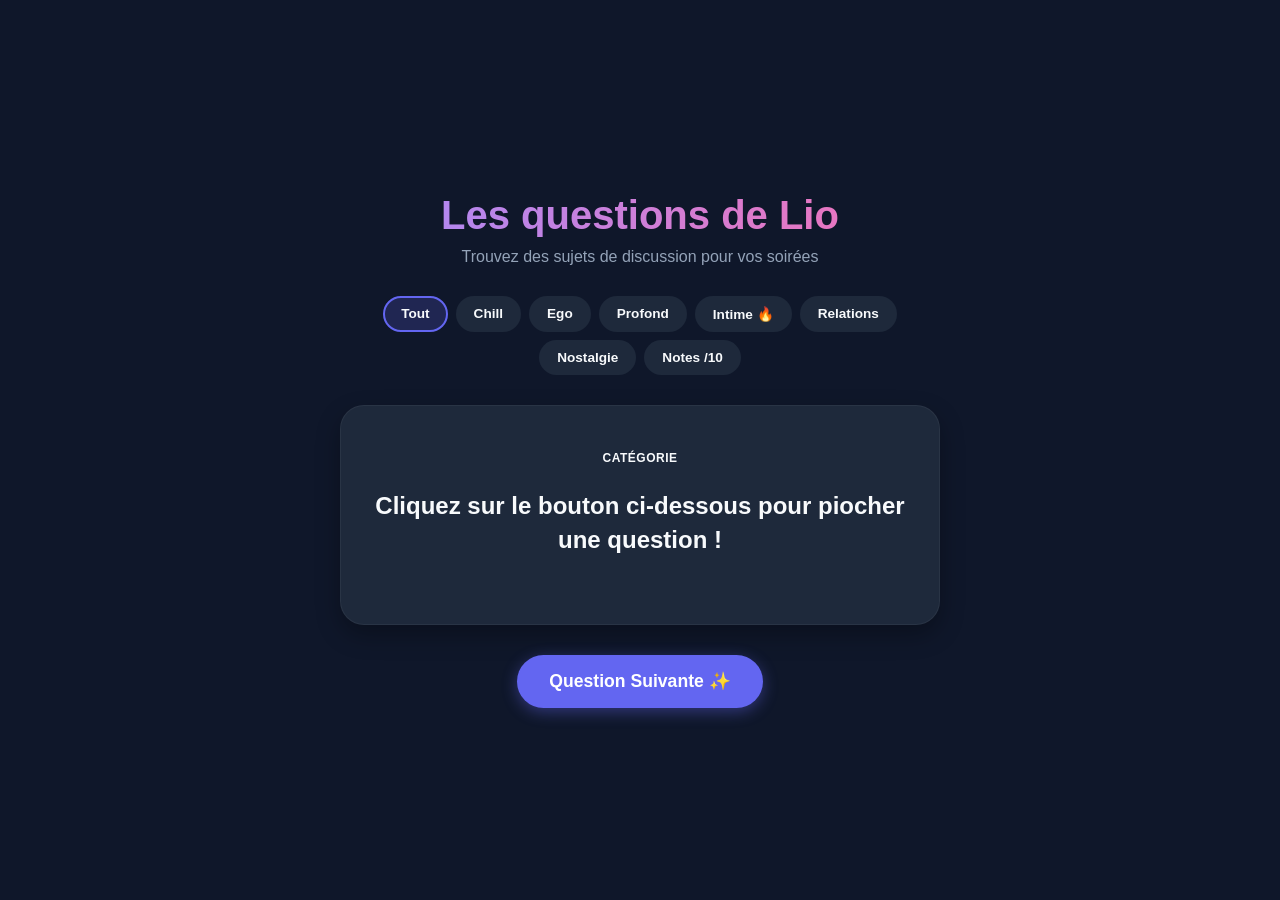
==== index.html @ 2e0f9c9a "update" ====
<!DOCTYPE html>
<html lang="fr">
<head>
    <meta charset="UTF-8">
    <meta name="viewport" content="width=device-width, initial-scale=1.0">
    <link rel="icon" href="icon.png">
    <title>Les questions de Lio</title>
    <meta name="description" content="Né grâce à notre cher lionel, découvrez des centaines de questions amusantes, profondes et originales pour animer vos soirées entre amis, en couple ou en famille.">
    <link rel="canonical" href="https://lio.metrow.fr/">
    <script type="application/ld+json">
    {
        "@context":"https://schema.org",
        "@type":"WebSite",
        "name":"Les Questions de Lio",
        "url":"https://lio.metrow.fr",
        "description":"Générateur de questions pour soirées et discussions."
    }
    </script>
    <style>
        :root {
            --bg-dark: #0f172a;
            --card-bg: #1e293b;
            --text-main: #f8fafc;
            --text-muted: #94a3b8;
            --accent: #6366f1;
            --accent-hover: #4f46e5;
            
            /* Catégories couleurs */
            --cat-chill: #3b82f6;
            --cat-ego: #ec4899;
            --cat-profond: #8b5cf6;
            --cat-romance: #ef4444;
            --cat-relations: #10b981;
            --cat-enfance: #f59e0b;
            --cat-notes: #06b6d4;
        }

        * {
            box-sizing: border-box;
            margin: 0;
            padding: 0;
            font-family: 'Segoe UI', Tahoma, Geneva, Verdana, sans-serif;
        }

        body {
            background-color: var(--bg-dark);
            color: var(--text-main);
            min-height: 100vh;
            display: flex;
            flex-direction: column;
            align-items: center;
            justify-content: center;
            padding: 20px;
        }

        .container {
            width: 100%;
            max-width: 600px;
            text-align: center;
        }

        h1 {
            font-size: 2.5rem;
            margin-bottom: 10px;
            background: linear-gradient(to right, #a78bfa, #f472b6);
            -webkit-background-clip: text;
            -webkit-text-fill-color: transparent;
            font-weight: 800;
        }

        .subtitle {
            color: var(--text-muted);
            margin-bottom: 30px;
            font-size: 1rem;
        }

        /* Filtrage */
        .filters {
            display: flex;
            flex-wrap: wrap;
            justify-content: center;
            gap: 8px;
            margin-bottom: 30px;
        }

        .filter-btn {
            background-color: var(--card-bg);
            color: var(--text-main);
            border: 2px solid transparent;
            padding: 8px 16px;
            border-radius: 20px;
            cursor: pointer;
            font-size: 0.85rem;
            font-weight: 600;
            transition: all 0.2s ease;
        }

        .filter-btn.active {
            border-color: var(--accent);
            background-color: rgba(99, 102, 241, 0.2);
        }

        /* Boîte de texte simplifiée */
        .display-box {
            width: 100%;
            min-height: 220px;
            background-color: var(--card-bg);
            border-radius: 24px;
            display: flex;
            flex-direction: column;
            align-items: center;
            justify-content: center;
            padding: 30px;
            margin-bottom: 30px;
            box-shadow: 0 10px 25px rgba(0, 0, 0, 0.3);
            border: 1px solid rgba(255, 255, 255, 0.05);
            transition: transform 0.1s ease, box-shadow 0.1s ease;
        }

        .display-box.pop {
            transform: scale(1.02);
            box-shadow: 0 15px 30px rgba(99, 102, 241, 0.2);
        }

        .badge {
            display: inline-block;
            padding: 4px 12px;
            border-radius: 12px;
            font-size: 0.75rem;
            font-weight: 700;
            text-transform: uppercase;
            letter-spacing: 0.5px;
            margin-bottom: 20px;
        }

        .question-text {
            font-size: 1.5rem;
            font-weight: 600;
            line-height: 1.4;
            margin-bottom: 25px;
            word-wrap: break-word;
            max-width: 100%;
        }

        .vibe-text {
            font-size: 0.85rem;
            color: var(--text-muted);
            font-style: italic;
        }

        /* Bouton d'action */
        .action-btn {
            background-color: var(--accent);
            color: white;
            border: none;
            padding: 16px 32px;
            font-size: 1.1rem;
            font-weight: 700;
            border-radius: 50px;
            cursor: pointer;
            box-shadow: 0 4px 15px rgba(99, 102, 241, 0.4);
            transition: all 0.2s ease;
        }

        .action-btn:hover {
            background-color: var(--accent-hover);
            transform: translateY(-2px);
        }

        .action-btn:active {
            transform: translateY(0);
        }

        .hidden {
            display: none;
        }

        /* Couleurs dynamiques selon les catégories */
        .cat-chill { background-color: rgba(59, 130, 246, 0.2); color: #93c5fd; border: 1px solid var(--cat-chill); }
        .cat-ego { background-color: rgba(236, 72, 153, 0.2); color: #fbcfe8; border: 1px solid var(--cat-ego); }
        .cat-profond { background-color: rgba(139, 92, 246, 0.2); color: #ddd6fe; border: 1px solid var(--cat-profond); }
        .cat-romance { background-color: rgba(239, 68, 68, 0.2); color: #fca5a5; border: 1px solid var(--cat-romance); }
        .cat-relations { background-color: rgba(16, 185, 129, 0.2); color: #a7f3d0; border: 1px solid var(--cat-relations); }
        .cat-enfance { background-color: rgba(245, 158, 123, 0.2); color: #fde68a; border: 1px solid var(--cat-enfance); }
        .cat-notes { background-color: rgba(6, 182, 212, 0.2); color: #cffafe; border: 1px solid var(--cat-notes); }
    </style>
</head>
<body>

    <div class="container">
        <h1>Les questions de Lio</h1>
        <p class="subtitle">Trouvez des sujets de discussion pour vos soirées</p>

        <!-- Filtres par catégories -->
        <div class="filters">
            <button class="filter-btn active" onclick="setCategory('all')">Tout</button>
            <button class="filter-btn" onclick="setCategory('chill_et_loisirs')">Chill</button>
            <button class="filter-btn" onclick="setCategory('ego_et_personnalite')">Ego</button>
            <button class="filter-btn" onclick="setCategory('profond_et_philosophique')">Profond</button>
            <button class="filter-btn" onclick="setCategory('romance_et_sexe')">Intime 🔥</button>
            <button class="filter-btn" onclick="setCategory('relations_et_groupe')">Relations</button>
            <button class="filter-btn" onclick="setCategory('enfance_et_passé')">Nostalgie</button>
            <button class="filter-btn" onclick="setCategory('notes_sur_10_et_echelles')">Notes /10</button>
        </div>

        <!-- Zone d'affichage simplifiée (sans flip 3D) -->
        <div class="display-box" id="displayBox">
            <span class="badge hidden" id="badge">Catégorie</span>
            <div class="question-text" id="questionText">Cliquez sur le bouton ci-dessous pour piocher une question !</div>
            <div class="vibe-text" id="vibeText"></div>
        </div>

        <!-- Bouton d'action -->
        <button class="action-btn" onclick="drawQuestion()">Question Suivante ✨</button>
    </div>

    <script>
        let questions = [];
        let currentCategory = 'all';

        badge.classList.remove("hidden");

        // Chargement du fichier JSON
        fetch('questions.json')
            .then(response => response.json())
            .then(data => {
                questions = data;
            })
            .catch(err => {
                console.error("Erreur de chargement du JSON, utilisation du backup.");
            });

        function setCategory(cat) {
            currentCategory = cat;
            
            const buttons = document.querySelectorAll('.filter-btn');
            buttons.forEach(btn => btn.classList.remove('active'));
            event.target.classList.add('active');
        }

        function drawQuestion() {
            const box = document.getElementById('displayBox');
            
            // Filtrage
            const filtered = currentCategory === 'all' 
                ? questions 
                : questions.filter(q => q.categorie_code === currentCategory);

            if (filtered.length === 0) {
                alert("Aucune question trouvée pour cette catégorie.");
                return;
            }

            // Sélection aléatoire
            const randomIndex = Math.floor(Math.random() * filtered.length);
            const selectedQuestion = filtered[randomIndex];

            // Changement direct du texte avec un petit effet de rebond discret (pop)
            box.classList.add('pop');
            
            const badge = document.getElementById('badge');
            const qText = document.getElementById('questionText');
            const vText = document.getElementById('vibeText');

            badge.style.display = "inline-block";
            qText.innerText = selectedQuestion.texte;
            badge.innerText = selectedQuestion.categorie_nom;
            vText.innerText = "⚡ " + selectedQuestion.vibe;

            // Update couleur du badge
            badge.className = "badge";
            badge.classList.add('cat-' + selectedQuestion.categorie_code.split('_')[0]);

            // Retire l'effet de pop juste après l'animation
            setTimeout(() => {
                box.classList.remove('pop');
            }, 100);
        }
    </script>

    <script defer src="/_vercel/insights/script.js"></script>
    
    <script defer src="/_vercel/speed-insights/script.js"></script>
</body>
</html>
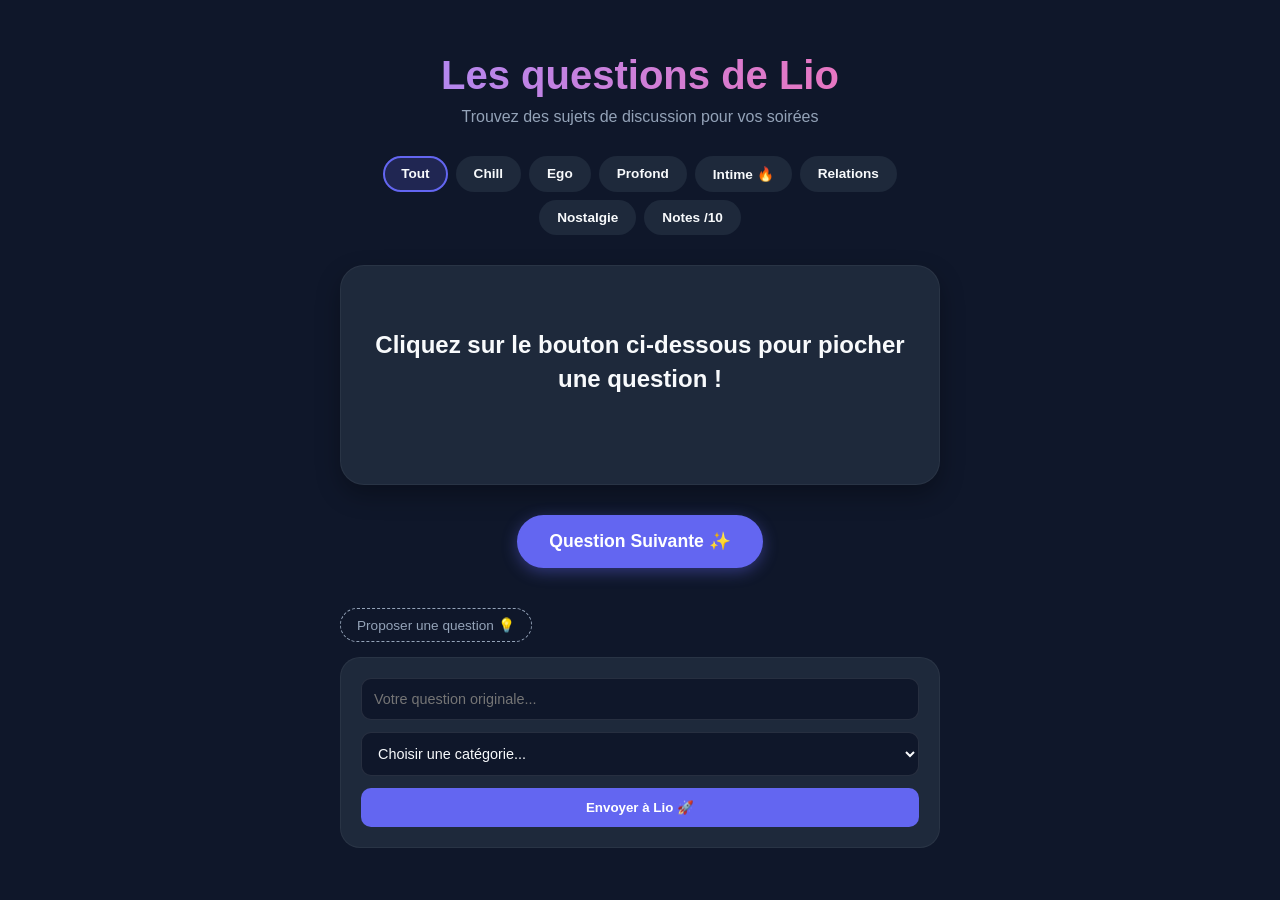
==== commit efec67b1: "Add submission" ====
--- a/index.html
+++ b/index.html
@@ -175,6 +175,69 @@
             display: none;
         }
 
+        /* Style pour la zone de suggestion */
+        .suggestion-container {
+            margin-top: 40px;
+            width: 100%;
+            max-width: 600px;
+        }
+
+        .suggest-toggle-btn {
+            background: transparent;
+            color: var(--text-muted);
+            border: 1px dashed var(--text-muted);
+            padding: 8px 16px;
+            border-radius: 20px;
+            cursor: pointer;
+            font-size: 0.85rem;
+            transition: all 0.2s ease;
+        }
+
+        .suggest-toggle-btn:hover {
+            color: var(--accent);
+            border-color: var(--accent);
+        }
+
+        .suggestion-form {
+            background-color: var(--card-bg);
+            border-radius: 20px;
+            padding: 20px;
+            margin-top: 15px;
+            border: 1px solid rgba(255, 255, 255, 0.05);
+            display: flex;
+            flex-direction: column;
+            gap: 12px;
+        }
+
+        .suggestion-form input, .suggestion-form select {
+            background: var(--bg-dark);
+            border: 1px solid rgba(255, 255, 255, 0.1);
+            color: var(--text-main);
+            padding: 12px;
+            border-radius: 10px;
+            font-size: 0.9rem;
+            outline: none;
+        }
+
+        .suggestion-form input:focus, .suggestion-form select:focus {
+            border-color: var(--accent);
+        }
+
+        .suggestion-form .submit-btn {
+            background-color: var(--accent);
+            color: white;
+            border: none;
+            padding: 12px;
+            border-radius: 10px;
+            font-weight: 600;
+            cursor: pointer;
+            transition: background 0.2s;
+        }
+
+        .suggestion-form .submit-btn:hover {
+            background-color: var(--accent-hover);
+        }
+
         /* Couleurs dynamiques selon les catégories */
         .cat-chill { background-color: rgba(59, 130, 246, 0.2); color: #93c5fd; border: 1px solid var(--cat-chill); }
         .cat-ego { background-color: rgba(236, 72, 153, 0.2); color: #fbcfe8; border: 1px solid var(--cat-ego); }
@@ -214,20 +277,47 @@
         <button class="action-btn" onclick="drawQuestion()">Question Suivante ✨</button>
     </div>
 
+    <div class="suggestion-container">
+        <button class="suggest-toggle-btn" id="toggleFormBtn" onclick="toggleSuggestionForm()">Proposer une question 💡</button>
+        
+        <form id="suggestionForm" class="suggestion-form hidden" onsubmit="handleFormSubmit(event)">
+            <input type="text" id="suggestInput" placeholder="Votre question originale..." required>
+            
+            <select id="suggestCategory" required>
+                <option value="" disabled selected>Choisir une catégorie...</option>
+                <option value="chill_et_loisirs">Chill</option>
+                <option value="ego_et_personnalite">Ego</option>
+                <option value="profond_et_philosophique">Profond</option>
+                <option value="romance_et_sexe">Intime 🔥</option>
+                <option value="relations_et_groupe">Relations</option>
+                <option value="enfance_et_passé">Nostalgie</option>
+                <option value="notes_sur_10_et_echelles">Notes /10</option>
+            </select>
+            
+            <button type="submit" class="submit-btn">Envoyer à Lio 🚀</button>
+        </form>
+    </div>
+
     <script>
         let questions = [];
         let currentCategory = 'all';
-
-        badge.classList.remove("hidden");
+        // Objet pour stocker les questions déjà posées par catégorie
+        let history = { 'all': [] }; 
 
         // Chargement du fichier JSON
         fetch('questions.json')
             .then(response => response.json())
             .then(data => {
                 questions = data;
+                // Initialise l'historique pour chaque catégorie unique présente dans le JSON
+                questions.forEach(q => {
+                    if (!history[q.categorie_code]) {
+                        history[q.categorie_code] = [];
+                    }
+                });
             })
             .catch(err => {
-                console.error("Erreur de chargement du JSON, utilisation du backup.");
+                console.error("Erreur de chargement du JSON.");
             });
 
         function setCategory(cat) {
@@ -235,14 +325,20 @@
             
             const buttons = document.querySelectorAll('.filter-btn');
             buttons.forEach(btn => btn.classList.remove('active'));
-            event.target.classList.add('active');
+            
+            // Correction pour s'assurer que event.target fonctionne bien
+            if (window.event && window.event.target) {
+                window.event.target.classList.add('active');
+            } else if (event && event.target) {
+                event.target.classList.add('active');
+            }
         }
 
         function drawQuestion() {
             const box = document.getElementById('displayBox');
             
-            // Filtrage
-            const filtered = currentCategory === 'all' 
+            // 1. Filtrage initial de la catégorie
+            let filtered = currentCategory === 'all' 
                 ? questions 
                 : questions.filter(q => q.categorie_code === currentCategory);
 
@@ -251,11 +347,24 @@
                 return;
             }
 
-            // Sélection aléatoire
-            const randomIndex = Math.floor(Math.random() * filtered.length);
-            const selectedQuestion = filtered[randomIndex];
-
-            // Changement direct du texte avec un petit effet de rebond discret (pop)
+            // 2. Exclure les questions déjà posées dans cette catégorie
+            let availableQuestions = filtered.filter(q => !history[currentCategory].includes(q.texte));
+
+            // 3. Si toutes les questions ont été vues, on réinitialise l'historique de cette catégorie
+            if (availableQuestions.length === 0) {
+                history[currentCategory] = [];
+                availableQuestions = filtered; // On recharge la liste complète
+                console.log(`Historique réinitialisé pour la catégorie : ${currentCategory}`);
+            }
+
+            // 4. Sélection aléatoire parmi les questions restantes (sans doublons possibles)
+            const randomIndex = Math.floor(Math.random() * availableQuestions.length);
+            const selectedQuestion = availableQuestions[randomIndex];
+
+            // 5. Ajouter la question à l'historique pour ne plus la revoir
+            history[currentCategory].push(selectedQuestion.texte);
+
+            // --- Affichage et animations ---
             box.classList.add('pop');
             
             const badge = document.getElementById('badge');
@@ -265,7 +374,7 @@
             badge.style.display = "inline-block";
             qText.innerText = selectedQuestion.texte;
             badge.innerText = selectedQuestion.categorie_nom;
-            vText.innerText = "⚡ " + selectedQuestion.vibe;
+            vText.innerText = selectedQuestion.vibe ? "⚡ " + selectedQuestion.vibe : "";
 
             // Update couleur du badge
             badge.className = "badge";
@@ -275,6 +384,52 @@
             setTimeout(() => {
                 box.classList.remove('pop');
             }, 100);
+        }
+
+        // Fonction pour afficher/masquer le formulaire
+        function toggleSuggestionForm() {
+            const form = document.getElementById('suggestionForm');
+            const btn = document.getElementById('toggleFormBtn');
+            
+            if (form.classList.contains('hidden')) {
+                form.classList.remove('hidden');
+                btn.innerText = "Fermer le formulaire ❌";
+            } else {
+                form.classList.add('hidden');
+                btn.innerText = "Proposer une question 💡";
+            }
+        }
+
+        // Fonction qui intercepte la soumission du formulaire HTML
+        function handleFormSubmit(event) {
+            event.preventDefault(); // Empêche la page de se recharger
+            
+            const texteQuestion = document.getElementById('suggestInput').value;
+            const categorie = document.getElementById('suggestCategory').value;
+            
+            // Appel de ta fonction Discord
+            envoyerADiscord(texteQuestion, categorie);
+        }
+
+        // Ta fonction Discord adaptée (Remplace bien l'URL par ton Webhook)
+        function envoyerADiscord(texteQuestion, categorie) {
+            // On appelle notre propre API Vercel à la place de Discord directement
+            fetch('/api/submit-question', {
+                method: 'POST',
+                headers: { 'Content-Type': 'application/json' },
+                body: JSON.stringify({ texteQuestion, categorie })
+            })
+            .then(response => {
+                if (!response.ok) throw new Error();
+                
+                alert("Merci ! Ta question a bien été envoyée à Lio.");
+                document.getElementById('suggestionForm').reset();
+                toggleSuggestionForm();
+            })
+            .catch((err) => {
+                console.error(err);
+                alert("Erreur lors de l'envoi. Réessaye plus tard !");
+            });
         }
     </script>
 
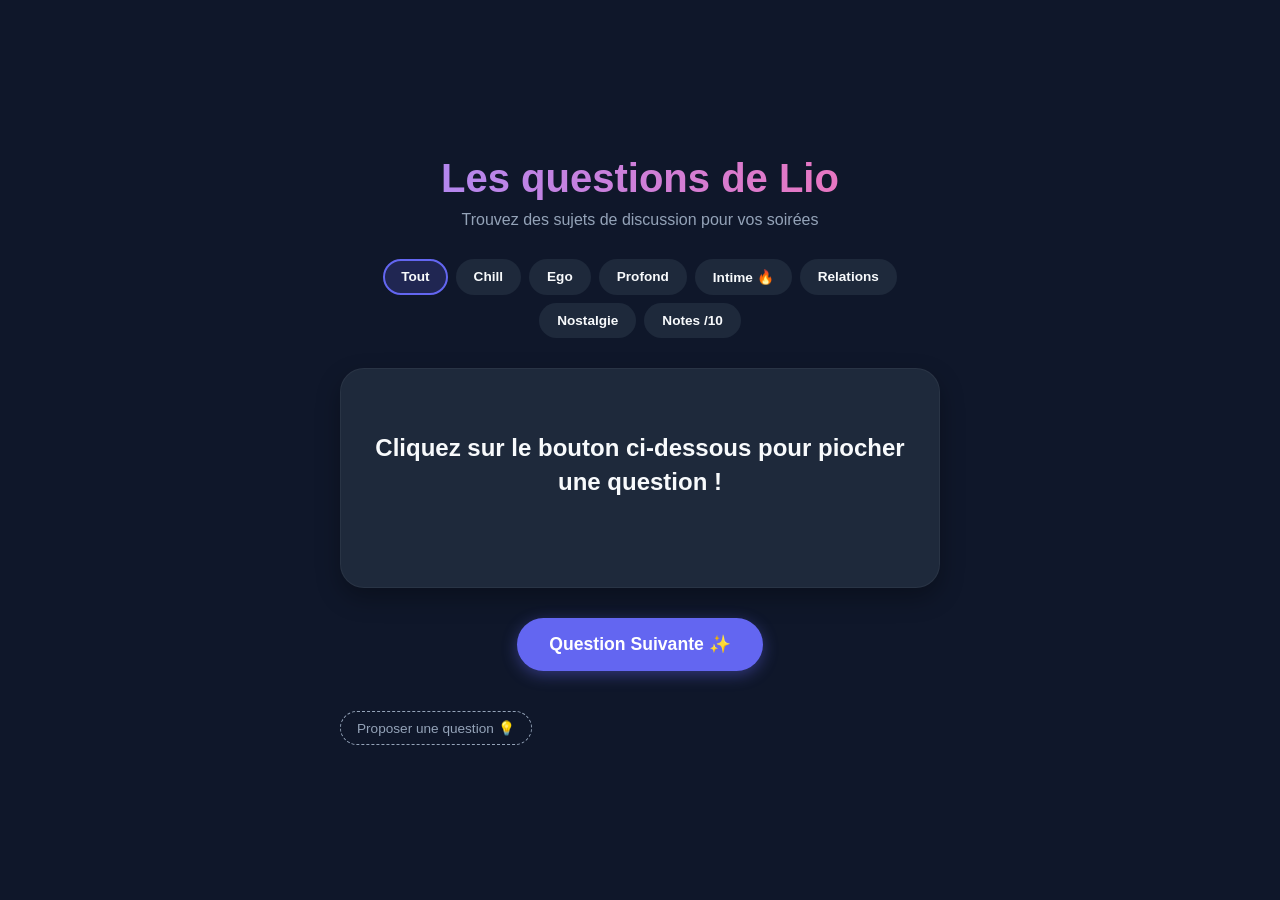
==== commit 8ebfa358: "Update file archi and minor updates" ====
--- a/index.html
+++ b/index.html
@@ -16,237 +16,8 @@
         "description":"Générateur de questions pour soirées et discussions."
     }
     </script>
-    <style>
-        :root {
-            --bg-dark: #0f172a;
-            --card-bg: #1e293b;
-            --text-main: #f8fafc;
-            --text-muted: #94a3b8;
-            --accent: #6366f1;
-            --accent-hover: #4f46e5;
-            
-            /* Catégories couleurs */
-            --cat-chill: #3b82f6;
-            --cat-ego: #ec4899;
-            --cat-profond: #8b5cf6;
-            --cat-romance: #ef4444;
-            --cat-relations: #10b981;
-            --cat-enfance: #f59e0b;
-            --cat-notes: #06b6d4;
-        }
-
-        * {
-            box-sizing: border-box;
-            margin: 0;
-            padding: 0;
-            font-family: 'Segoe UI', Tahoma, Geneva, Verdana, sans-serif;
-        }
-
-        body {
-            background-color: var(--bg-dark);
-            color: var(--text-main);
-            min-height: 100vh;
-            display: flex;
-            flex-direction: column;
-            align-items: center;
-            justify-content: center;
-            padding: 20px;
-        }
-
-        .container {
-            width: 100%;
-            max-width: 600px;
-            text-align: center;
-        }
-
-        h1 {
-            font-size: 2.5rem;
-            margin-bottom: 10px;
-            background: linear-gradient(to right, #a78bfa, #f472b6);
-            -webkit-background-clip: text;
-            -webkit-text-fill-color: transparent;
-            font-weight: 800;
-        }
-
-        .subtitle {
-            color: var(--text-muted);
-            margin-bottom: 30px;
-            font-size: 1rem;
-        }
-
-        /* Filtrage */
-        .filters {
-            display: flex;
-            flex-wrap: wrap;
-            justify-content: center;
-            gap: 8px;
-            margin-bottom: 30px;
-        }
-
-        .filter-btn {
-            background-color: var(--card-bg);
-            color: var(--text-main);
-            border: 2px solid transparent;
-            padding: 8px 16px;
-            border-radius: 20px;
-            cursor: pointer;
-            font-size: 0.85rem;
-            font-weight: 600;
-            transition: all 0.2s ease;
-        }
-
-        .filter-btn.active {
-            border-color: var(--accent);
-            background-color: rgba(99, 102, 241, 0.2);
-        }
-
-        /* Boîte de texte simplifiée */
-        .display-box {
-            width: 100%;
-            min-height: 220px;
-            background-color: var(--card-bg);
-            border-radius: 24px;
-            display: flex;
-            flex-direction: column;
-            align-items: center;
-            justify-content: center;
-            padding: 30px;
-            margin-bottom: 30px;
-            box-shadow: 0 10px 25px rgba(0, 0, 0, 0.3);
-            border: 1px solid rgba(255, 255, 255, 0.05);
-            transition: transform 0.1s ease, box-shadow 0.1s ease;
-        }
-
-        .display-box.pop {
-            transform: scale(1.02);
-            box-shadow: 0 15px 30px rgba(99, 102, 241, 0.2);
-        }
-
-        .badge {
-            display: inline-block;
-            padding: 4px 12px;
-            border-radius: 12px;
-            font-size: 0.75rem;
-            font-weight: 700;
-            text-transform: uppercase;
-            letter-spacing: 0.5px;
-            margin-bottom: 20px;
-        }
-
-        .question-text {
-            font-size: 1.5rem;
-            font-weight: 600;
-            line-height: 1.4;
-            margin-bottom: 25px;
-            word-wrap: break-word;
-            max-width: 100%;
-        }
-
-        .vibe-text {
-            font-size: 0.85rem;
-            color: var(--text-muted);
-            font-style: italic;
-        }
-
-        /* Bouton d'action */
-        .action-btn {
-            background-color: var(--accent);
-            color: white;
-            border: none;
-            padding: 16px 32px;
-            font-size: 1.1rem;
-            font-weight: 700;
-            border-radius: 50px;
-            cursor: pointer;
-            box-shadow: 0 4px 15px rgba(99, 102, 241, 0.4);
-            transition: all 0.2s ease;
-        }
-
-        .action-btn:hover {
-            background-color: var(--accent-hover);
-            transform: translateY(-2px);
-        }
-
-        .action-btn:active {
-            transform: translateY(0);
-        }
-
-        .hidden {
-            display: none;
-        }
-
-        /* Style pour la zone de suggestion */
-        .suggestion-container {
-            margin-top: 40px;
-            width: 100%;
-            max-width: 600px;
-        }
-
-        .suggest-toggle-btn {
-            background: transparent;
-            color: var(--text-muted);
-            border: 1px dashed var(--text-muted);
-            padding: 8px 16px;
-            border-radius: 20px;
-            cursor: pointer;
-            font-size: 0.85rem;
-            transition: all 0.2s ease;
-        }
-
-        .suggest-toggle-btn:hover {
-            color: var(--accent);
-            border-color: var(--accent);
-        }
-
-        .suggestion-form {
-            background-color: var(--card-bg);
-            border-radius: 20px;
-            padding: 20px;
-            margin-top: 15px;
-            border: 1px solid rgba(255, 255, 255, 0.05);
-            display: flex;
-            flex-direction: column;
-            gap: 12px;
-        }
-
-        .suggestion-form input, .suggestion-form select {
-            background: var(--bg-dark);
-            border: 1px solid rgba(255, 255, 255, 0.1);
-            color: var(--text-main);
-            padding: 12px;
-            border-radius: 10px;
-            font-size: 0.9rem;
-            outline: none;
-        }
-
-        .suggestion-form input:focus, .suggestion-form select:focus {
-            border-color: var(--accent);
-        }
-
-        .suggestion-form .submit-btn {
-            background-color: var(--accent);
-            color: white;
-            border: none;
-            padding: 12px;
-            border-radius: 10px;
-            font-weight: 600;
-            cursor: pointer;
-            transition: background 0.2s;
-        }
-
-        .suggestion-form .submit-btn:hover {
-            background-color: var(--accent-hover);
-        }
-
-        /* Couleurs dynamiques selon les catégories */
-        .cat-chill { background-color: rgba(59, 130, 246, 0.2); color: #93c5fd; border: 1px solid var(--cat-chill); }
-        .cat-ego { background-color: rgba(236, 72, 153, 0.2); color: #fbcfe8; border: 1px solid var(--cat-ego); }
-        .cat-profond { background-color: rgba(139, 92, 246, 0.2); color: #ddd6fe; border: 1px solid var(--cat-profond); }
-        .cat-romance { background-color: rgba(239, 68, 68, 0.2); color: #fca5a5; border: 1px solid var(--cat-romance); }
-        .cat-relations { background-color: rgba(16, 185, 129, 0.2); color: #a7f3d0; border: 1px solid var(--cat-relations); }
-        .cat-enfance { background-color: rgba(245, 158, 123, 0.2); color: #fde68a; border: 1px solid var(--cat-enfance); }
-        .cat-notes { background-color: rgba(6, 182, 212, 0.2); color: #cffafe; border: 1px solid var(--cat-notes); }
-    </style>
+    <link rel="stylesheet" href="style.css">
+    <script src="script.js" defer></script>
 </head>
 <body>
 
@@ -298,141 +69,6 @@
         </form>
     </div>
 
-    <script>
-        let questions = [];
-        let currentCategory = 'all';
-        // Objet pour stocker les questions déjà posées par catégorie
-        let history = { 'all': [] }; 
-
-        // Chargement du fichier JSON
-        fetch('questions.json')
-            .then(response => response.json())
-            .then(data => {
-                questions = data;
-                // Initialise l'historique pour chaque catégorie unique présente dans le JSON
-                questions.forEach(q => {
-                    if (!history[q.categorie_code]) {
-                        history[q.categorie_code] = [];
-                    }
-                });
-            })
-            .catch(err => {
-                console.error("Erreur de chargement du JSON.");
-            });
-
-        function setCategory(cat) {
-            currentCategory = cat;
-            
-            const buttons = document.querySelectorAll('.filter-btn');
-            buttons.forEach(btn => btn.classList.remove('active'));
-            
-            // Correction pour s'assurer que event.target fonctionne bien
-            if (window.event && window.event.target) {
-                window.event.target.classList.add('active');
-            } else if (event && event.target) {
-                event.target.classList.add('active');
-            }
-        }
-
-        function drawQuestion() {
-            const box = document.getElementById('displayBox');
-            
-            // 1. Filtrage initial de la catégorie
-            let filtered = currentCategory === 'all' 
-                ? questions 
-                : questions.filter(q => q.categorie_code === currentCategory);
-
-            if (filtered.length === 0) {
-                alert("Aucune question trouvée pour cette catégorie.");
-                return;
-            }
-
-            // 2. Exclure les questions déjà posées dans cette catégorie
-            let availableQuestions = filtered.filter(q => !history[currentCategory].includes(q.texte));
-
-            // 3. Si toutes les questions ont été vues, on réinitialise l'historique de cette catégorie
-            if (availableQuestions.length === 0) {
-                history[currentCategory] = [];
-                availableQuestions = filtered; // On recharge la liste complète
-                console.log(`Historique réinitialisé pour la catégorie : ${currentCategory}`);
-            }
-
-            // 4. Sélection aléatoire parmi les questions restantes (sans doublons possibles)
-            const randomIndex = Math.floor(Math.random() * availableQuestions.length);
-            const selectedQuestion = availableQuestions[randomIndex];
-
-            // 5. Ajouter la question à l'historique pour ne plus la revoir
-            history[currentCategory].push(selectedQuestion.texte);
-
-            // --- Affichage et animations ---
-            box.classList.add('pop');
-            
-            const badge = document.getElementById('badge');
-            const qText = document.getElementById('questionText');
-            const vText = document.getElementById('vibeText');
-
-            badge.style.display = "inline-block";
-            qText.innerText = selectedQuestion.texte;
-            badge.innerText = selectedQuestion.categorie_nom;
-            vText.innerText = selectedQuestion.vibe ? "⚡ " + selectedQuestion.vibe : "";
-
-            // Update couleur du badge
-            badge.className = "badge";
-            badge.classList.add('cat-' + selectedQuestion.categorie_code.split('_')[0]);
-
-            // Retire l'effet de pop juste après l'animation
-            setTimeout(() => {
-                box.classList.remove('pop');
-            }, 100);
-        }
-
-        // Fonction pour afficher/masquer le formulaire
-        function toggleSuggestionForm() {
-            const form = document.getElementById('suggestionForm');
-            const btn = document.getElementById('toggleFormBtn');
-            
-            if (form.classList.contains('hidden')) {
-                form.classList.remove('hidden');
-                btn.innerText = "Fermer le formulaire ❌";
-            } else {
-                form.classList.add('hidden');
-                btn.innerText = "Proposer une question 💡";
-            }
-        }
-
-        // Fonction qui intercepte la soumission du formulaire HTML
-        function handleFormSubmit(event) {
-            event.preventDefault(); // Empêche la page de se recharger
-            
-            const texteQuestion = document.getElementById('suggestInput').value;
-            const categorie = document.getElementById('suggestCategory').value;
-            
-            // Appel de ta fonction Discord
-            envoyerADiscord(texteQuestion, categorie);
-        }
-
-        // Ta fonction Discord adaptée (Remplace bien l'URL par ton Webhook)
-        function envoyerADiscord(texteQuestion, categorie) {
-            // On appelle notre propre API Vercel à la place de Discord directement
-            fetch('/api/submit-question', {
-                method: 'POST',
-                headers: { 'Content-Type': 'application/json' },
-                body: JSON.stringify({ texteQuestion, categorie })
-            })
-            .then(response => {
-                if (!response.ok) throw new Error();
-                
-                alert("Merci ! Ta question a bien été envoyée à Lio.");
-                document.getElementById('suggestionForm').reset();
-                toggleSuggestionForm();
-            })
-            .catch((err) => {
-                console.error(err);
-                alert("Erreur lors de l'envoi. Réessaye plus tard !");
-            });
-        }
-    </script>
-
     <script defer src="/_vercel/insights/script.js"></script>
     
     <script defer src="/_vercel/speed-insights/script.js"></script>
--- a/style.css
+++ b/style.css
@@ -0,0 +1,230 @@
+:root {
+    --bg-dark: #0f172a;
+    --card-bg: #1e293b;
+    --text-main: #f8fafc;
+    --text-muted: #94a3b8;
+    --accent: #6366f1;
+    --accent-hover: #4f46e5;
+    
+    /* Catégories couleurs */
+    --cat-chill: #3b82f6;
+    --cat-ego: #ec4899;
+    --cat-profond: #8b5cf6;
+    --cat-romance: #ef4444;
+    --cat-relations: #10b981;
+    --cat-enfance: #f59e0b;
+    --cat-notes: #06b6d4;
+}
+
+* {
+    box-sizing: border-box;
+    margin: 0;
+    padding: 0;
+    font-family: 'Segoe UI', Tahoma, Geneva, Verdana, sans-serif;
+}
+
+body {
+    background-color: var(--bg-dark);
+    color: var(--text-main);
+    min-height: 100vh;
+    display: flex;
+    flex-direction: column;
+    align-items: center;
+    justify-content: center;
+    padding: 20px;
+}
+
+.container {
+    width: 100%;
+    max-width: 600px;
+    text-align: center;
+}
+
+h1 {
+    font-size: 2.5rem;
+    margin-bottom: 10px;
+    background: linear-gradient(to right, #a78bfa, #f472b6);
+    -webkit-background-clip: text;
+    -webkit-text-fill-color: transparent;
+    font-weight: 800;
+}
+
+.subtitle {
+    color: var(--text-muted);
+    margin-bottom: 30px;
+    font-size: 1rem;
+}
+
+/* Filtrage */
+.filters {
+    display: flex;
+    flex-wrap: wrap;
+    justify-content: center;
+    gap: 8px;
+    margin-bottom: 30px;
+}
+
+.filter-btn {
+    background-color: var(--card-bg);
+    color: var(--text-main);
+    border: 2px solid transparent;
+    padding: 8px 16px;
+    border-radius: 20px;
+    cursor: pointer;
+    font-size: 0.85rem;
+    font-weight: 600;
+    transition: all 0.2s ease;
+}
+
+.filter-btn.active {
+    border-color: var(--accent);
+    background-color: rgba(99, 102, 241, 0.2);
+}
+
+/* Boîte de texte simplifiée */
+.display-box {
+    width: 100%;
+    min-height: 220px;
+    background-color: var(--card-bg);
+    border-radius: 24px;
+    display: flex;
+    flex-direction: column;
+    align-items: center;
+    justify-content: center;
+    padding: 30px;
+    margin-bottom: 30px;
+    box-shadow: 0 10px 25px rgba(0, 0, 0, 0.3);
+    border: 1px solid rgba(255, 255, 255, 0.05);
+    transition: transform 0.1s ease, box-shadow 0.1s ease;
+}
+
+.display-box.pop {
+    transform: scale(1.02);
+    box-shadow: 0 15px 30px rgba(99, 102, 241, 0.2);
+}
+
+.badge {
+    display: inline-block;
+    padding: 4px 12px;
+    border-radius: 12px;
+    font-size: 0.75rem;
+    font-weight: 700;
+    text-transform: uppercase;
+    letter-spacing: 0.5px;
+    margin-bottom: 20px;
+}
+
+.question-text {
+    font-size: 1.5rem;
+    font-weight: 600;
+    line-height: 1.4;
+    margin-bottom: 25px;
+    word-wrap: break-word;
+    max-width: 100%;
+}
+
+.vibe-text {
+    font-size: 0.85rem;
+    color: var(--text-muted);
+    font-style: italic;
+}
+
+/* Bouton d'action */
+.action-btn {
+    background-color: var(--accent);
+    color: white;
+    border: none;
+    padding: 16px 32px;
+    font-size: 1.1rem;
+    font-weight: 700;
+    border-radius: 50px;
+    cursor: pointer;
+    box-shadow: 0 4px 15px rgba(99, 102, 241, 0.4);
+    transition: all 0.2s ease;
+}
+
+.action-btn:hover {
+    background-color: var(--accent-hover);
+    transform: translateY(-2px);
+}
+
+.action-btn:active {
+    transform: translateY(0);
+}
+
+/* Style pour la zone de suggestion */
+.suggestion-container {
+    margin-top: 40px;
+    width: 100%;
+    max-width: 600px;
+}
+
+.suggest-toggle-btn {
+    background: transparent;
+    color: var(--text-muted);
+    border: 1px dashed var(--text-muted);
+    padding: 8px 16px;
+    border-radius: 20px;
+    cursor: pointer;
+    font-size: 0.85rem;
+    transition: all 0.2s ease;
+}
+
+.suggest-toggle-btn:hover {
+    color: var(--accent);
+    border-color: var(--accent);
+}
+
+.suggestion-form {
+    background-color: var(--card-bg);
+    border-radius: 20px;
+    padding: 20px;
+    margin-top: 15px;
+    border: 1px solid rgba(255, 255, 255, 0.05);
+    display: flex;
+    flex-direction: column;
+    gap: 12px;
+}
+
+.suggestion-form input, .suggestion-form select {
+    background: var(--bg-dark);
+    border: 1px solid rgba(255, 255, 255, 0.1);
+    color: var(--text-main);
+    padding: 12px;
+    border-radius: 10px;
+    font-size: 0.9rem;
+    outline: none;
+}
+
+.suggestion-form input:focus, .suggestion-form select:focus {
+    border-color: var(--accent);
+}
+
+.suggestion-form .submit-btn {
+    background-color: var(--accent);
+    color: white;
+    border: none;
+    padding: 12px;
+    border-radius: 10px;
+    font-weight: 600;
+    cursor: pointer;
+    transition: background 0.2s;
+}
+
+.suggestion-form .submit-btn:hover {
+    background-color: var(--accent-hover);
+}
+
+/* Couleurs dynamiques selon les catégories */
+.cat-chill { background-color: rgba(59, 130, 246, 0.2); color: #93c5fd; border: 1px solid var(--cat-chill); }
+.cat-ego { background-color: rgba(236, 72, 153, 0.2); color: #fbcfe8; border: 1px solid var(--cat-ego); }
+.cat-profond { background-color: rgba(139, 92, 246, 0.2); color: #ddd6fe; border: 1px solid var(--cat-profond); }
+.cat-romance { background-color: rgba(239, 68, 68, 0.2); color: #fca5a5; border: 1px solid var(--cat-romance); }
+.cat-relations { background-color: rgba(16, 185, 129, 0.2); color: #a7f3d0; border: 1px solid var(--cat-relations); }
+.cat-enfance { background-color: rgba(245, 158, 123, 0.2); color: #fde68a; border: 1px solid var(--cat-enfance); }
+.cat-notes { background-color: rgba(6, 182, 212, 0.2); color: #cffafe; border: 1px solid var(--cat-notes); }
+
+/* CLASSE MAPÉE TOUT EN BAS POUR ÊTRE PRIORITAIRE */
+.hidden {
+    display: none !important;
+}
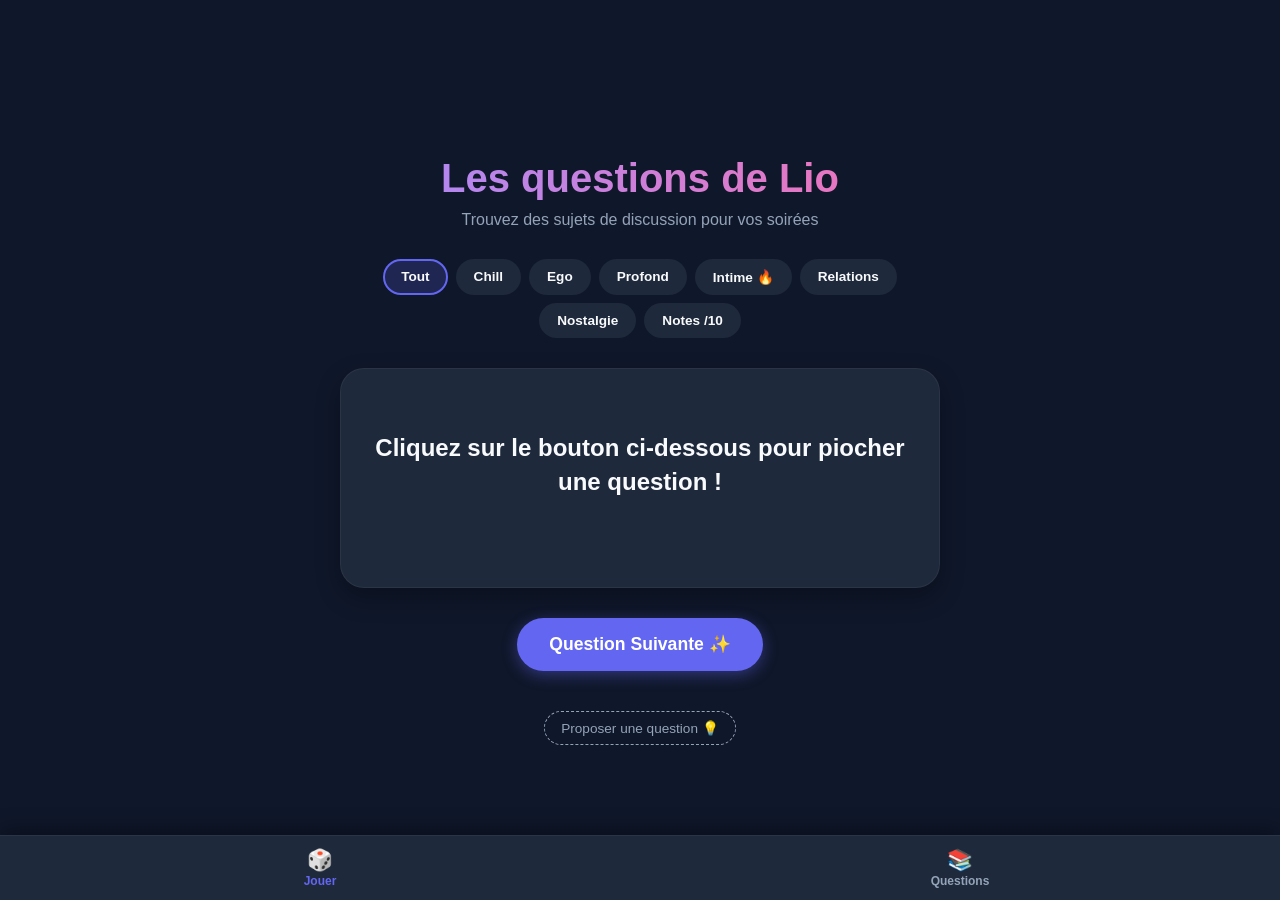
==== commit 0e93ab71: "Ajout d'une liste, ajout de nouvelles question et refont de l'ui" ====
--- a/index.html
+++ b/index.html
@@ -16,8 +16,9 @@
         "description":"Générateur de questions pour soirées et discussions."
     }
     </script>
-    <link rel="stylesheet" href="style.css">
-    <script src="script.js" defer></script>
+    <link rel="stylesheet" href="css/style.css">
+    <script src="js/script.js" defer></script>
+    <script src="components/nav.js" defer></script>
 </head>
 <body>
 
@@ -69,8 +70,9 @@
         </form>
     </div>
 
+    <bottom-nav></bottom-nav>
+
     <script defer src="/_vercel/insights/script.js"></script>
-    
     <script defer src="/_vercel/speed-insights/script.js"></script>
 </body>
 </html>
--- a/css/style.css
+++ b/css/style.css
@@ -0,0 +1,233 @@
+:root {
+    --bg-dark: #0f172a;
+    --card-bg: #1e293b;
+    --text-main: #f8fafc;
+    --text-muted: #94a3b8;
+    --accent: #6366f1;
+    --accent-hover: #4f46e5;
+    
+    /* Catégories couleurs */
+    --cat-chill: #3b82f6;
+    --cat-ego: #ec4899;
+    --cat-profond: #8b5cf6;
+    --cat-romance: #ef4444;
+    --cat-relations: #10b981;
+    --cat-enfance: #f59e0b;
+    --cat-notes: #06b6d4;
+}
+
+* {
+    box-sizing: border-box;
+    margin: 0;
+    padding: 0;
+    font-family: 'Segoe UI', Tahoma, Geneva, Verdana, sans-serif;
+}
+
+body {
+    background-color: var(--bg-dark);
+    color: var(--text-main);
+    min-height: 100vh;
+    display: flex;
+    flex-direction: column;
+    align-items: center;
+    justify-content: center;
+    padding: 20px;
+}
+
+.container {
+    width: 100%;
+    max-width: 600px;
+    text-align: center;
+}
+
+h1 {
+    font-size: 2.5rem;
+    margin-bottom: 10px;
+    background: linear-gradient(to right, #a78bfa, #f472b6);
+    -webkit-background-clip: text;
+    -webkit-text-fill-color: transparent;
+    font-weight: 800;
+}
+
+.subtitle {
+    color: var(--text-muted);
+    margin-bottom: 30px;
+    font-size: 1rem;
+}
+
+/* Filtrage */
+.filters {
+    display: flex;
+    flex-wrap: wrap;
+    justify-content: center;
+    gap: 8px;
+    margin-bottom: 30px;
+}
+
+.filter-btn {
+    background-color: var(--card-bg);
+    color: var(--text-main);
+    border: 2px solid transparent;
+    padding: 8px 16px;
+    border-radius: 20px;
+    cursor: pointer;
+    font-size: 0.85rem;
+    font-weight: 600;
+    transition: all 0.2s ease;
+}
+
+.filter-btn.active {
+    border-color: var(--accent);
+    background-color: rgba(99, 102, 241, 0.2);
+}
+
+/* Boîte de texte simplifiée */
+.display-box {
+    width: 100%;
+    min-height: 220px;
+    background-color: var(--card-bg);
+    border-radius: 24px;
+    display: flex;
+    flex-direction: column;
+    align-items: center;
+    justify-content: center;
+    padding: 30px;
+    margin-bottom: 30px;
+    box-shadow: 0 10px 25px rgba(0, 0, 0, 0.3);
+    border: 1px solid rgba(255, 255, 255, 0.05);
+    transition: transform 0.1s ease, box-shadow 0.1s ease;
+}
+
+.display-box.pop {
+    transform: scale(1.02);
+    box-shadow: 0 15px 30px rgba(99, 102, 241, 0.2);
+}
+
+.badge {
+    display: inline-block;
+    padding: 4px 12px;
+    border-radius: 12px;
+    font-size: 0.75rem;
+    font-weight: 700;
+    text-transform: uppercase;
+    letter-spacing: 0.5px;
+    margin-bottom: 20px;
+}
+
+.question-text {
+    font-size: 1.5rem;
+    font-weight: 600;
+    line-height: 1.4;
+    margin-bottom: 25px;
+    word-wrap: break-word;
+    max-width: 100%;
+}
+
+.vibe-text {
+    font-size: 0.85rem;
+    color: var(--text-muted);
+    font-style: italic;
+}
+
+/* Bouton d'action */
+.action-btn {
+    background-color: var(--accent);
+    color: white;
+    border: none;
+    padding: 16px 32px;
+    font-size: 1.1rem;
+    font-weight: 700;
+    border-radius: 50px;
+    cursor: pointer;
+    box-shadow: 0 4px 15px rgba(99, 102, 241, 0.4);
+    transition: all 0.2s ease;
+}
+
+.action-btn:hover {
+    background-color: var(--accent-hover);
+    transform: translateY(-2px);
+}
+
+.action-btn:active {
+    transform: translateY(0);
+}
+
+/* Style pour la zone de suggestion */
+.suggestion-container {
+    margin-top: 40px;
+    width: 100%;
+    max-width: 600px;
+    display: flex;
+    flex-direction: column;
+    align-items: center;
+}
+
+.suggest-toggle-btn {
+    background: transparent;
+    color: var(--text-muted);
+    border: 1px dashed var(--text-muted);
+    padding: 8px 16px;
+    border-radius: 20px;
+    cursor: pointer;
+    font-size: 0.85rem;
+    transition: all 0.2s ease;
+}
+
+.suggest-toggle-btn:hover {
+    color: var(--accent);
+    border-color: var(--accent);
+}
+
+.suggestion-form {
+    background-color: var(--card-bg);
+    border-radius: 20px;
+    padding: 20px;
+    margin-top: 15px;
+    border: 1px solid rgba(255, 255, 255, 0.05);
+    display: flex;
+    flex-direction: column;
+    gap: 12px;
+}
+
+.suggestion-form input, .suggestion-form select {
+    background: var(--bg-dark);
+    border: 1px solid rgba(255, 255, 255, 0.1);
+    color: var(--text-main);
+    padding: 12px;
+    border-radius: 10px;
+    font-size: 0.9rem;
+    outline: none;
+}
+
+.suggestion-form input:focus, .suggestion-form select:focus {
+    border-color: var(--accent);
+}
+
+.suggestion-form .submit-btn {
+    background-color: var(--accent);
+    color: white;
+    border: none;
+    padding: 12px;
+    border-radius: 10px;
+    font-weight: 600;
+    cursor: pointer;
+    transition: background 0.2s;
+}
+
+.suggestion-form .submit-btn:hover {
+    background-color: var(--accent-hover);
+}
+
+/* Couleurs dynamiques selon les catégories */
+.cat-chill { background-color: rgba(59, 130, 246, 0.2); color: #93c5fd; border: 1px solid var(--cat-chill); }
+.cat-ego { background-color: rgba(236, 72, 153, 0.2); color: #fbcfe8; border: 1px solid var(--cat-ego); }
+.cat-profond { background-color: rgba(139, 92, 246, 0.2); color: #ddd6fe; border: 1px solid var(--cat-profond); }
+.cat-romance { background-color: rgba(239, 68, 68, 0.2); color: #fca5a5; border: 1px solid var(--cat-romance); }
+.cat-relations { background-color: rgba(16, 185, 129, 0.2); color: #a7f3d0; border: 1px solid var(--cat-relations); }
+.cat-enfance { background-color: rgba(245, 158, 123, 0.2); color: #fde68a; border: 1px solid var(--cat-enfance); }
+.cat-notes { background-color: rgba(6, 182, 212, 0.2); color: #cffafe; border: 1px solid var(--cat-notes); }
+
+/* CLASSE MAPÉE TOUT EN BAS POUR ÊTRE PRIORITAIRE */
+.hidden {
+    display: none !important;
+}
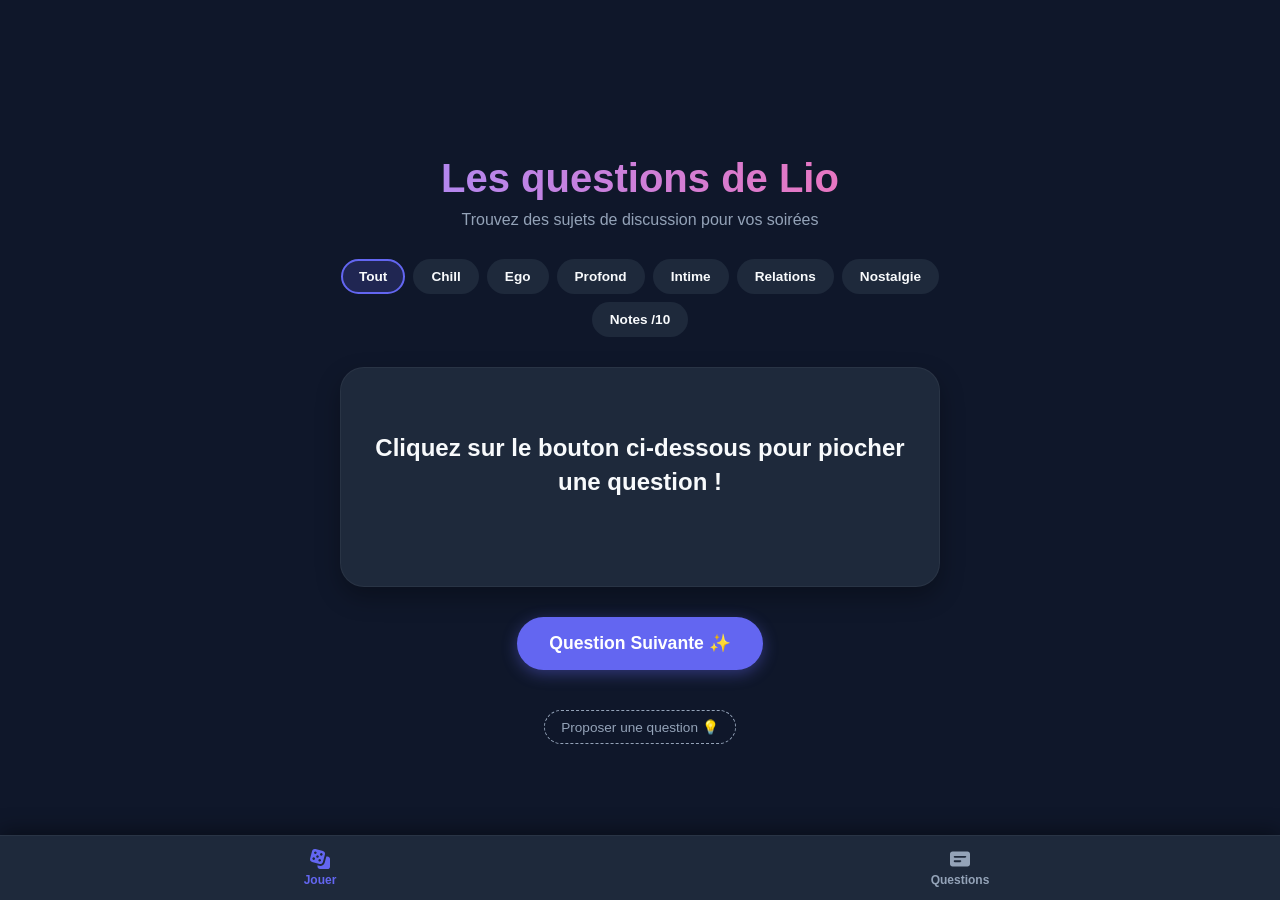
==== commit 8f3e3888: "Fix UI" ====
--- a/index.html
+++ b/index.html
@@ -32,7 +32,7 @@
             <button class="filter-btn" onclick="setCategory('chill_et_loisirs')">Chill</button>
             <button class="filter-btn" onclick="setCategory('ego_et_personnalite')">Ego</button>
             <button class="filter-btn" onclick="setCategory('profond_et_philosophique')">Profond</button>
-            <button class="filter-btn" onclick="setCategory('romance_et_sexe')">Intime 🔥</button>
+            <button class="filter-btn" onclick="setCategory('romance_et_sexe')">Intime</button>
             <button class="filter-btn" onclick="setCategory('relations_et_groupe')">Relations</button>
             <button class="filter-btn" onclick="setCategory('enfance_et_passé')">Nostalgie</button>
             <button class="filter-btn" onclick="setCategory('notes_sur_10_et_echelles')">Notes /10</button>
@@ -60,13 +60,13 @@
                 <option value="chill_et_loisirs">Chill</option>
                 <option value="ego_et_personnalite">Ego</option>
                 <option value="profond_et_philosophique">Profond</option>
-                <option value="romance_et_sexe">Intime 🔥</option>
+                <option value="romance_et_sexe">Intime</option>
                 <option value="relations_et_groupe">Relations</option>
                 <option value="enfance_et_passé">Nostalgie</option>
                 <option value="notes_sur_10_et_echelles">Notes /10</option>
             </select>
             
-            <button type="submit" class="submit-btn">Envoyer à Lio 🚀</button>
+            <button type="submit" class="submit-btn">Envoyer à Lio</button>
         </form>
     </div>
 
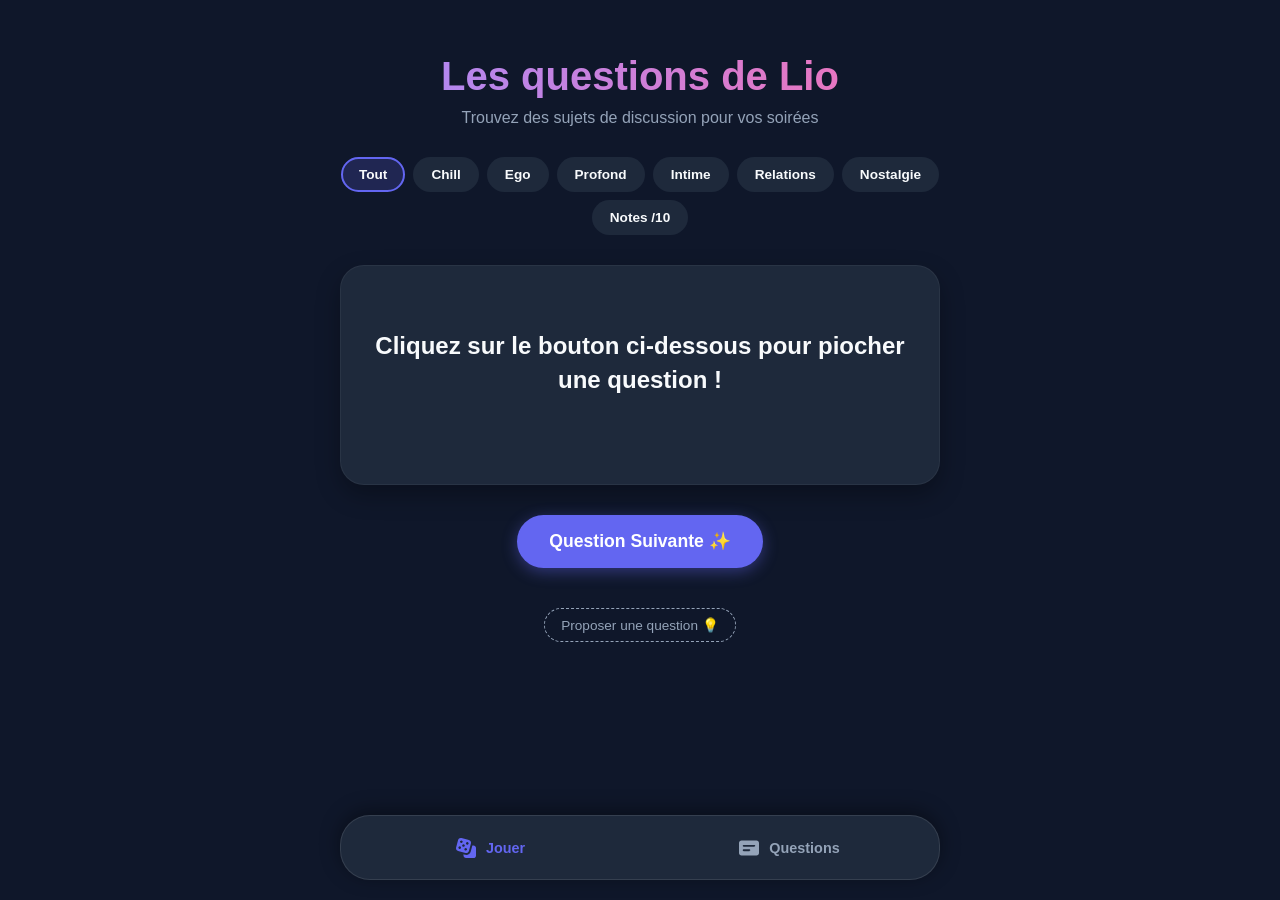
==== commit fd1dde9c: "Adding adsense" ====
--- a/index.html
+++ b/index.html
@@ -19,6 +19,8 @@
     <link rel="stylesheet" href="css/style.css">
     <script src="js/script.js" defer></script>
     <script src="components/nav.js" defer></script>
+    <script async src="https://pagead2.googlesyndication.com/pagead/js/adsbygoogle.js?client=ca-pub-5549211350664143"
+     crossorigin="anonymous"></script>
 </head>
 <body>
 
--- a/css/style.css
+++ b/css/style.css
@@ -30,8 +30,10 @@
     display: flex;
     flex-direction: column;
     align-items: center;
-    justify-content: center;
-    padding: 20px;
+    /* Aligne vers le haut pour permettre un défilement propre sur petits écrans */
+    justify-content: flex-start; 
+    /* Padding haut pour simuler le centrage, padding bas pour la navbar */
+    padding: 6vh 20px 110px 20px; 
 }
 
 .container {
@@ -187,6 +189,7 @@
     display: flex;
     flex-direction: column;
     gap: 12px;
+    width: 100%;
 }
 
 .suggestion-form input, .suggestion-form select {
